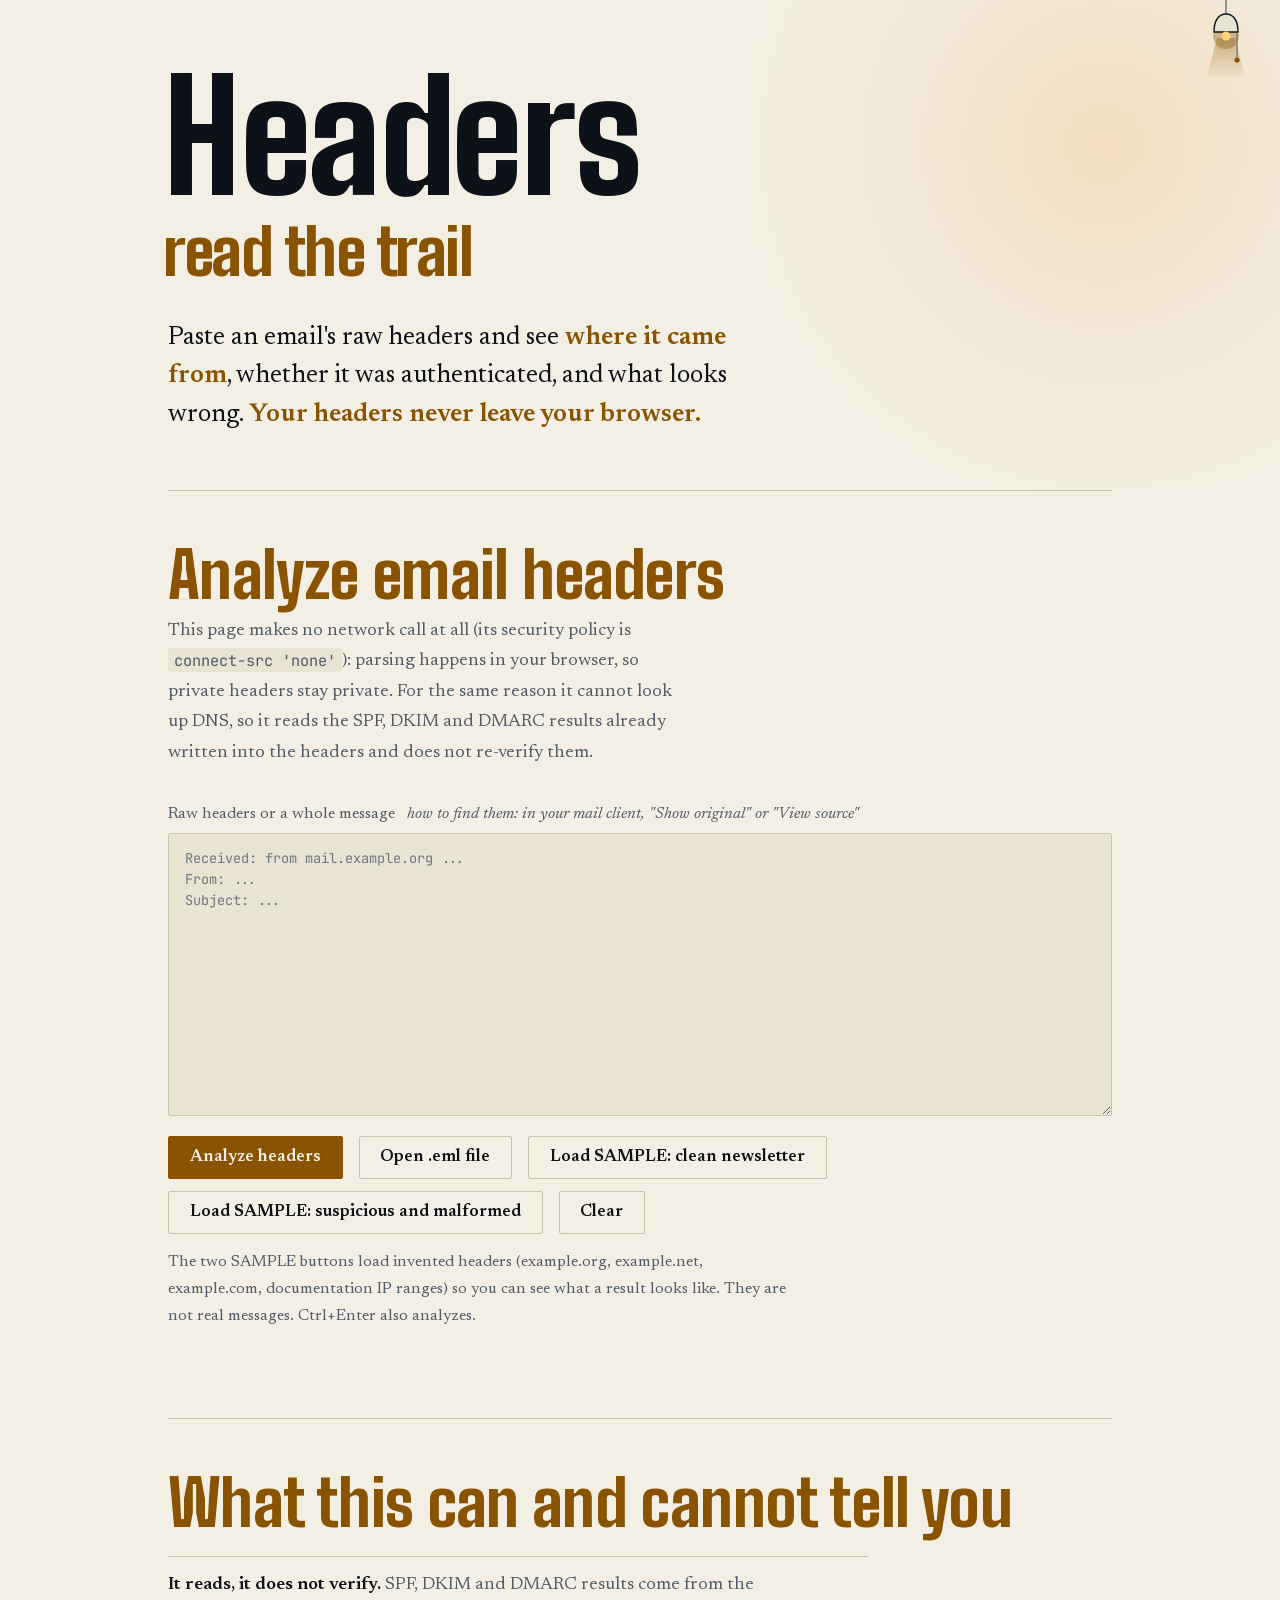
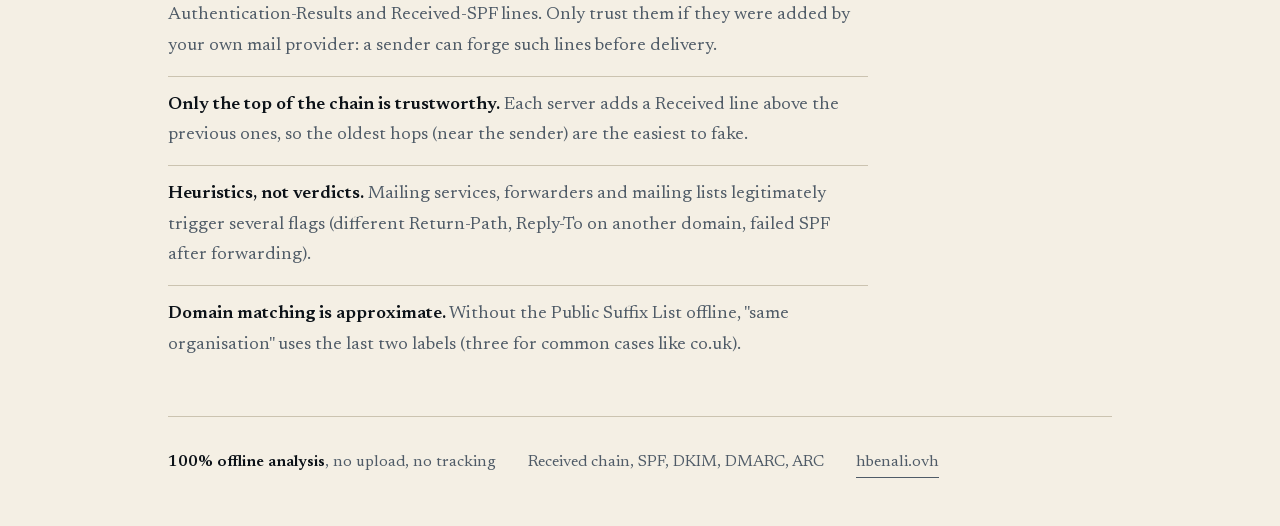
==== index.html @ 8f6631f3 "feat: email header analyzer, fully offline Single-page tool that parses pasted raw headers or an .em" ====
<!DOCTYPE html>
<html lang="en">
<head>
  <meta charset="UTF-8">
  <meta name="viewport" content="width=device-width, initial-scale=1.0">
  <title>Email Header Analyzer — Offline Email Header Inspector</title>
  <meta name="description" content="Free email header analyzer that runs entirely in your browser. Paste raw headers or an .eml file to see the Received chain with delays, SPF, DKIM, DMARC and ARC results, mismatched sender domains and red flags. Your headers never leave your browser.">
  <meta name="robots" content="index, follow">
  <link rel="canonical" href="https://headers.hbenali.ovh/">

  <!-- Security (static hosting: no custom HTTP headers, so CSP/referrer are set here; X-Frame-Options/X-Content-Type-Options need a real header and aren't achievable via meta).
       connect-src 'none': this page makes no network request at all. -->
  <meta http-equiv="Content-Security-Policy" content="default-src 'self'; script-src 'self'; style-src 'self'; font-src 'self'; img-src 'self' data:; connect-src 'none'; object-src 'none'; base-uri 'self'; form-action 'none'">
  <meta name="referrer" content="no-referrer">

  <!-- Open Graph -->
  <meta property="og:type" content="website">
  <meta property="og:title" content="Email Header Analyzer — Offline Email Header Inspector">
  <meta property="og:description" content="Paste email headers and see the delivery path, authentication results and red flags. Runs entirely in your browser: nothing is uploaded.">
  <meta property="og:url" content="https://headers.hbenali.ovh/">
  <meta property="og:site_name" content="Email Header Analyzer">
  <meta property="og:locale" content="en_US">
  <meta property="og:image" content="https://headers.hbenali.ovh/favicon.svg">
  <meta property="og:image:type" content="image/svg+xml">

  <!-- Twitter Card -->
  <meta name="twitter:card" content="summary">
  <meta name="twitter:title" content="Email Header Analyzer — Offline Email Header Inspector">
  <meta name="twitter:description" content="Paste email headers and see the delivery path, authentication results and red flags. Runs entirely in your browser: nothing is uploaded.">
  <meta name="twitter:image" content="https://headers.hbenali.ovh/favicon.svg">

  <!-- SVG Favicon -->
  <link rel="icon" type="image/svg+xml" href="/favicon.svg">
  <link rel="alternate icon" href="/favicon.ico">
  <link rel="apple-touch-icon" href="/apple-touch-icon.png">
  <meta name="color-scheme" content="dark light">
  <meta name="theme-color" content="#0c1218" media="(prefers-color-scheme: dark)">
  <meta name="theme-color" content="#f4efe4" media="(prefers-color-scheme: light)">
  <link rel="manifest" href="/manifest.json">
  <meta name="mobile-web-app-capable" content="yes">
  <meta name="apple-mobile-web-app-capable" content="yes">
  <meta name="apple-mobile-web-app-status-bar-style" content="black-translucent">
  <meta name="apple-mobile-web-app-title" content="Header Analyzer">

  <!-- Structured data -->
  <script type="application/ld+json">
  {
    "@context": "https://schema.org",
    "@graph": [
      {
        "@type": "WebSite",
        "url": "https://headers.hbenali.ovh/",
        "name": "Email Header Analyzer",
        "description": "Free, offline email header analyzer: Received chain, SPF, DKIM, DMARC, ARC and red flags."
      },
      {
        "@type": "WebApplication",
        "name": "Email Header Analyzer",
        "url": "https://headers.hbenali.ovh/",
        "applicationCategory": "SecurityApplication",
        "operatingSystem": "Any",
        "description": "Paste raw email headers or an .eml file and analyze the delivery path, delays, authentication results and spoofing red flags entirely in your browser.",
        "offers": {
          "@type": "Offer",
          "price": "0",
          "priceCurrency": "USD"
        }
      }
    ]
  }
  </script>

  <link rel="preload" href="/fonts/big-shoulders-latin-wght.woff2" as="font" type="font/woff2" crossorigin>
  <link rel="preload" href="/fonts/newsreader-latin-wght.woff2" as="font" type="font/woff2" crossorigin>
  <script src="/theme.js"></script>
  <link rel="stylesheet" href="/site.css">
</head>

<body>
<a class="skip" href="#headerInput">Skip to the tool</a>
<header class="hero">
  <div class="wrap">
    <h1 class="display">
      <span class="line"><span>Headers</span></span>
      <span class="line"><span>read the trail</span></span>
    </h1>
    <p class="lead">Paste an email's raw headers and see <strong>where it came from</strong>, whether it was authenticated, and what looks wrong. <strong>Your headers never leave your browser.</strong></p>
  </div>
</header>

<main>
  <section class="block wrap" aria-labelledby="toolTitle">
    <h2 class="block-title" id="toolTitle">Analyze email headers</h2>
    <p class="block-note">This page makes no network call at all (its security policy is <code>connect-src 'none'</code>): parsing happens in your browser, so private headers stay private. For the same reason it cannot look up DNS, so it reads the SPF, DKIM and DMARC results already written into the headers and does not re-verify them.</p>

    <div class="field">
      <label for="headerInput">
        <span>Raw headers or a whole message</span>
        <i>how to find them: in your mail client, "Show original" or "View source"</i>
      </label>
      <textarea id="headerInput" class="hdr-input" rows="12" placeholder="Received: from mail.example.org ...&#10;From: ...&#10;Subject: ..." spellcheck="false" autocomplete="off" autocapitalize="off" wrap="off"></textarea>
    </div>

    <div class="actions tool-actions">
      <button class="btn" id="analyzeBtn" type="button">Analyze headers</button>
      <label class="btn quiet filebtn" for="fileInput">Open .eml file<input type="file" class="sr-only" id="fileInput" accept=".eml,.txt,.msg,message/rfc822,text/plain"></label>
      <button class="btn quiet" id="sampleGoodBtn" type="button">Load SAMPLE: clean newsletter</button>
      <button class="btn quiet" id="sampleBadBtn" type="button">Load SAMPLE: suspicious and malformed</button>
      <button class="btn quiet" id="clearBtn" type="button">Clear</button>
    </div>
    <p class="hint-line">The two SAMPLE buttons load invented headers (example.org, example.net, example.com, documentation IP ranges) so you can see what a result looks like. They are not real messages. Ctrl+Enter also analyzes.</p>
    <p class="status" id="status" role="status" aria-live="polite"></p>

    <div class="result-area" id="results" aria-live="polite" hidden></div>
  </section>

  <section class="block wrap" aria-labelledby="limitsTitle">
    <h2 class="block-title" id="limitsTitle">What this can and cannot tell you</h2>
    <ul class="notes">
      <li><strong>It reads, it does not verify.</strong> SPF, DKIM and DMARC results come from the Authentication-Results and Received-SPF lines. Only trust them if they were added by your own mail provider: a sender can forge such lines before delivery.</li>
      <li><strong>Only the top of the chain is trustworthy.</strong> Each server adds a Received line above the previous ones, so the oldest hops (near the sender) are the easiest to fake.</li>
      <li><strong>Heuristics, not verdicts.</strong> Mailing services, forwarders and mailing lists legitimately trigger several flags (different Return-Path, Reply-To on another domain, failed SPF after forwarding).</li>
      <li><strong>Domain matching is approximate.</strong> Without the Public Suffix List offline, "same organisation" uses the last two labels (three for common cases like co.uk).</li>
    </ul>
  </section>
</main>

<div class="foot">
  <footer>
    <span><strong>100% offline analysis</strong>, no upload, no tracking</span>
    <span>Received chain, SPF, DKIM, DMARC, ARC</span>
    <a href="https://hbenali.ovh" target="_blank" rel="noopener noreferrer">hbenali.ovh</a>
  </footer>
</div>

<script src="/app.js" defer></script>
</body>
</html>
---- site.css ----
/* headers.hbenali.ovh: one stylesheet for every page. Dark editorial design system shared with hbenali.ovh.
   Fonts are self-hosted (see fonts/README.md). */

@font-face { font-family: 'Big Shoulders'; font-style: normal; font-weight: 600 900; font-display: swap; src: url('fonts/big-shoulders-latin-wght.woff2') format('woff2'); }
@font-face { font-family: 'Newsreader'; font-style: normal; font-weight: 200 800; font-display: swap; src: url('fonts/newsreader-latin-wght.woff2') format('woff2'); }
@font-face { font-family: 'Newsreader'; font-style: italic; font-weight: 200 800; font-display: swap; src: url('fonts/newsreader-italic-latin-wght.woff2') format('woff2'); }
@font-face { font-family: 'JetBrains Mono'; font-style: normal; font-weight: 100 800; font-display: swap; src: url('fonts/jetbrains-mono-latin-wght.woff2') format('woff2'); }

:root {
    --ink: #0c1218;
    --slate: #17212b;
    --line: #263341;
    --bone: #e7e1d3;
    --mist: #8e9aa6;
    --sodium: #e9a23b;
    --verdigris: #5db7a0;
    --fail: #e5776f;
    --glow: rgba(233, 162, 59, 0.2);
    --glow-soft: rgba(233, 162, 59, 0.06);

    --display: 'Big Shoulders', 'Arial Narrow', Impact, sans-serif;
    --serif: 'Newsreader', Georgia, serif;
    --mono: 'JetBrains Mono', ui-monospace, monospace;

    --gutter: clamp(1.5rem, 4vw, 2.5rem);
    color-scheme: dark;
}

/* Light: follows the system setting until the lamp (theme.js) is used. Dark above is the default and the identity.
   Contrast on --ink (page) / --slate (surface): text 16/14.7, muted 6.0/5.4, accent 5.5/4.9, ok 5.2/4.7, fail 5.7/5.1. */
@media (prefers-color-scheme: light) {
    :root:not([data-theme="dark"]) {
        --ink: #f4efe4;
        --slate: #e9e3d4;
        --line: #cbc3b0;
        --bone: #0c1218;
        --mist: #4f5b67;
        --sodium: #8a5300;
        --verdigris: #1b7058;
        --fail: #b3261e;
        --glow: rgba(233, 162, 59, 0.22);
        --glow-soft: rgba(233, 162, 59, 0.07);
        color-scheme: light;
    }
}
:root[data-theme="light"] {
    --ink: #f4efe4;
    --slate: #e9e3d4;
    --line: #cbc3b0;
    --bone: #0c1218;
    --mist: #4f5b67;
    --sodium: #8a5300;
    --verdigris: #1b7058;
    --fail: #b3261e;
    --glow: rgba(233, 162, 59, 0.22);
    --glow-soft: rgba(233, 162, 59, 0.07);
    color-scheme: light;
}

*, *::before, *::after { box-sizing: border-box; margin: 0; padding: 0; }

html { background: var(--ink); }

body {
    min-height: 100vh;
    background: var(--ink);
    color: var(--bone);
    font-family: var(--serif);
    font-size: 1.125rem;
    line-height: 1.7;
    font-optical-sizing: auto;
    -webkit-font-smoothing: antialiased;
    text-rendering: optimizeLegibility;
}

::selection { background: var(--sodium); color: var(--ink); }
:focus-visible { outline: 2px solid var(--sodium); outline-offset: 4px; border-radius: 2px; }

a { color: inherit; }
ul { list-style: none; }
strong { font-weight: 600; }
code { font-family: var(--mono); font-size: 0.85em; background: var(--slate); padding: 0.1em 0.4em; border-radius: 2px; overflow-wrap: anywhere; }
[hidden] { display: none !important; }

.sr-only { position: absolute; width: 1px; height: 1px; overflow: hidden; clip-path: inset(50%); white-space: nowrap; }
.skip { position: fixed; top: 0.75rem; left: 0.75rem; z-index: 60; background: var(--sodium); color: var(--ink); padding: 0.5rem 1rem; transform: translateY(-300%); }
.skip:focus { transform: none; }

/* Underline that draws in on hover and focus. */
.link, footer a, .note a {
    text-decoration: none;
    background-image: linear-gradient(currentColor, currentColor);
    background-repeat: no-repeat;
    background-size: 100% 1px;
    background-position: 0 100%;
    padding-bottom: 2px;
    transition: background-size 0.35s cubic-bezier(0.22, 1, 0.36, 1), color 0.2s;
}
.link:hover, .link:focus-visible, footer a:hover, footer a:focus-visible, .note a:hover, .note a:focus-visible { color: var(--sodium); background-size: 100% 2px; }

.display { font-family: var(--display); font-weight: 800; line-height: 0.86; letter-spacing: -0.01em; }

.wrap { max-width: 64rem; margin: 0 auto; padding-inline: var(--gutter); }

/* Hero */
.hero { position: relative; isolation: isolate; overflow: hidden; padding-block: 4.5rem 3.5rem; }
.hero::before {
    content: ''; position: absolute; z-index: -1; top: -14rem; right: -12rem;
    width: min(46rem, 140vw); aspect-ratio: 1; border-radius: 50%;
    background: radial-gradient(closest-side, var(--glow), var(--glow-soft) 55%, transparent);
    pointer-events: none;
}
.hero h1 { font-size: clamp(4rem, 17vw, 9.5rem); margin-left: -0.03em; }
.hero h1 .line { display: block; overflow: hidden; padding-bottom: 0.05em; }
.hero h1 .line > span { display: block; animation: rise 1.1s cubic-bezier(0.16, 1, 0.3, 1) both; }
.hero h1 .line:nth-child(2) { color: var(--sodium); font-size: 0.42em; line-height: 1; margin-top: 0.15em; }
.hero h1 .line:nth-child(2) > span { animation-delay: 0.13s; }
.hero .lead { margin-top: 2rem; max-width: 40ch; font-size: clamp(1.25rem, 2.4vw, 1.6rem); line-height: 1.5; animation: fade 0.9s 0.5s both; }
.hero .lead strong { color: var(--sodium); font-weight: 600; }

@keyframes rise { from { transform: translateY(108%); } }
@keyframes fade { from { opacity: 0; transform: translateY(12px); } }

/* Sections */
.block { position: relative; padding-block: 3.5rem; }
.block::before { content: ''; position: absolute; top: 0; left: var(--gutter); right: var(--gutter); height: 1px; background: var(--line); }
.block-title { font-family: var(--display); font-weight: 800; font-size: clamp(2.6rem, 7vw, 4rem); line-height: 0.9; letter-spacing: -0.01em; color: var(--sodium); }
.block-note { margin-top: 0.75rem; max-width: 52ch; color: var(--mist); }

/* Fields */
.field { margin-top: 2rem; }
.field label, .gen-label { display: block; color: var(--mist); font-size: 1rem; margin-bottom: 0.3rem; }
.field label i { font-style: italic; margin-left: 0.5rem; }
.field-row { display: flex; align-items: stretch; gap: 1rem; border-bottom: 1px solid var(--mist); transition: border-color 0.2s; }
.field-row:focus-within { border-color: var(--sodium); }
input[type="text"], input[type="number"], select {
    background: none; border: 0; color: var(--bone); border-radius: 0;
    font: 500 1.05rem/1.3 var(--mono); padding: 0.75rem 0; outline: 0; min-width: 0;
}
.field-row input { flex: 1; }
input::placeholder { color: var(--mist); opacity: 0.8; }
select { cursor: pointer; width: 100%; appearance: none; -webkit-appearance: none; }
select option { background: var(--slate); color: var(--bone); }

.btn {
    display: inline-flex; align-items: center; justify-content: center; gap: 0.6rem;
    background: var(--sodium); color: var(--ink); border: 1px solid var(--sodium); padding: 0.55rem 1.3rem;
    font: 600 1.05rem/1.4 var(--serif); border-radius: 2px; cursor: pointer;
    transition: background-color 0.2s, color 0.2s, transform 0.2s;
}
.btn:hover, .btn:focus-visible { background: var(--bone); border-color: var(--bone); transform: translateY(-2px); }
.btn:disabled { opacity: 0.7; cursor: progress; transform: none; }
.btn.quiet { background: none; color: var(--bone); border-color: var(--line); }
.btn.quiet:hover, .btn.quiet:focus-visible { border-color: var(--sodium); color: var(--sodium); background: none; }
.field-row .btn { align-self: center; margin-bottom: 0.4rem; }

.loader { width: 0.9rem; height: 0.9rem; border: 2px solid var(--ink); border-top-color: transparent; border-radius: 50%; animation: spin 0.8s linear infinite; }
@keyframes spin { to { transform: rotate(360deg); } }

/* Result states */
.result-area { margin-top: 2.5rem; }
.state { border-top: 1px solid var(--line); padding-top: 1.5rem; }
.state-title { font-family: var(--display); font-weight: 800; font-size: 1.9rem; line-height: 1.05; }
.state p { margin-top: 0.5rem; max-width: 60ch; color: var(--mist); }
.state p strong { color: var(--bone); }
.state.empty { color: var(--mist); }
.state.warn { border-top-color: var(--sodium); }
.state.warn .state-title { color: var(--sodium); }
.state.ok { border-top-color: var(--verdigris); }
.state.ok .state-title { color: var(--verdigris); }
.state.fail { border-top-color: var(--fail); }
.state.fail .state-title { color: var(--fail); }
.state.fail p { color: var(--bone); }
.badge-domain { font: 500 1rem var(--mono); color: var(--bone); overflow-wrap: anywhere; display: block; margin-top: 0.5rem; }

.record-list { margin-top: 1.25rem; }
.record-item { display: flex; flex-wrap: wrap; align-items: baseline; gap: 0.3rem 1.25rem; border-top: 1px solid var(--line); padding: 0.9rem 0; font: 0.95rem/1.5 var(--mono); }
.record-item:last-child { border-bottom: 1px solid var(--line); }
.flag-tag { color: var(--sodium); }
.flag-tag .k { font-family: var(--serif); color: var(--mist); font-size: 1rem; margin-right: 0.4rem; }
.record-value { overflow-wrap: anywhere; min-width: 0; }
.count { margin-top: 0.75rem; color: var(--mist); font-size: 1rem; }

/* Generator */
.gen-grid { margin-top: 2rem; display: grid; gap: 1.75rem; }
.gen-row { border-bottom: 1px solid var(--mist); transition: border-color 0.2s; position: relative; }
.gen-row:focus-within { border-color: var(--sodium); }
.gen-row .hint { color: var(--mist); font-size: 1rem; display: block; padding-bottom: 0.5rem; }
.gen-row.v { border-bottom: 0; }
.value-input-wrapper { position: relative; border-bottom: 1px solid var(--mist); transition: border-color 0.2s; }
.value-input-wrapper:focus-within { border-color: var(--sodium); }
.value-input-wrapper input { width: 100%; }

.suggestions-dropdown {
    display: none; position: absolute; z-index: 20; left: 0; right: 0; top: 100%;
    max-height: 14rem; overflow-y: auto; background: var(--slate); border: 1px solid var(--line); border-radius: 2px;
    font: 0.95rem/1.4 var(--mono);
}
.suggestions-dropdown div { padding: 0.55rem 0.9rem; cursor: pointer; border-bottom: 1px solid var(--line); overflow-wrap: anywhere; }
.suggestions-dropdown div:last-child { border-bottom: 0; }
.suggestions-dropdown div:hover, .suggestions-dropdown div.active { background: var(--ink); color: var(--sodium); }

.field-error { display: none; color: var(--fail); font-size: 1rem; }
.field-error.visible { display: block; }
#loadExistingHint.visible { color: var(--sodium); }

.preview { font: 0.95rem/1.6 var(--mono); background: var(--slate); border: 1px solid var(--line); border-radius: 2px; padding: 1rem 1.25rem; overflow-wrap: anywhere; }
.preview-label { color: var(--mist); font-size: 1rem; margin-bottom: 0.3rem; }

.actions { display: flex; flex-wrap: wrap; gap: 0.75rem 1rem; }
.pub-head { display: flex; align-items: baseline; gap: 0.75rem; flex-wrap: wrap; }
.pub-head h3 { font-family: var(--display); font-weight: 800; font-size: 1.9rem; line-height: 1.05; color: var(--sodium); }
.pub-head span { color: var(--mist); }
.gen-list { margin-top: 0.75rem; }
.gen-list li { display: flex; align-items: center; gap: 1rem; border-top: 1px solid var(--line); padding: 0.4rem 0; font: 0.95rem/1.5 var(--mono); }
.gen-list li:last-child { border-bottom: 1px solid var(--line); }
.gen-list li.none { font: inherit; font-family: var(--serif); font-size: 1.05rem; color: var(--mist); padding: 0.9rem 0; }
.gen-list li span { flex: 1; overflow-wrap: anywhere; min-width: 0; }
.remove-record { background: none; border: 1px solid transparent; color: var(--fail); font: 1.4rem/1 var(--serif); cursor: pointer; padding: 0.35rem 0.7rem; border-radius: 2px; }
.remove-record:hover { border-color: var(--fail); }
.bind-output { display: none; margin-top: 1rem; white-space: pre-wrap; overflow-wrap: anywhere; }

/* Footer */
footer { color: var(--mist); font-size: 1rem; }
.foot { max-width: 64rem; margin: 0 auto; padding: 0 var(--gutter) 3rem; }
.foot > footer { border-top: 1px solid var(--line); padding-top: 2rem; display: flex; flex-wrap: wrap; gap: 0.5rem 2rem; }
.foot strong { color: var(--bone); }

/* 404 */
.nf { min-height: 100vh; display: flex; flex-direction: column; justify-content: center; padding-block: 4rem; position: relative; isolation: isolate; overflow: hidden; }
.nf::before {
    content: ''; position: absolute; z-index: -1; top: -12rem; right: -10rem; width: min(40rem, 140vw); aspect-ratio: 1; border-radius: 50%;
    background: radial-gradient(closest-side, var(--glow), var(--glow-soft) 55%, transparent);
}
.nf-code { font-size: clamp(9rem, 34vw, 22rem); color: var(--sodium); }
.nf h1 { font-size: clamp(2.8rem, 7vw, 5rem); margin-top: 0.5rem; }
.nf .nf-lead { margin-top: 1rem; max-width: 40ch; color: var(--mist); font-size: 1.3rem; }
.nf-links { margin-top: 2rem; display: flex; flex-wrap: wrap; gap: 0.75rem 2rem; font-size: 1.25rem; }
.nf-search { margin-top: 3rem; max-width: 30rem; }

@media (prefers-reduced-motion: reduce) {
    *, *::before, *::after { animation-duration: 0.01ms !important; animation-delay: 0s !important; transition-duration: 0.01ms !important; }
}

/* ---- Theme lamp: pull-cord switch (see theme.js). Lamp on = light theme. ---- */
.theme-lamp {
    position: absolute; /* scrolls away with the page; fixed on pages with a fixed bar, see below */
    top: 0;
    inset-inline-end: clamp(0.75rem, 3vw, 2rem);
    z-index: 1000;
    display: block;
    width: 2.75rem;
    height: 5.25rem;
    padding: 0;
    border: 0;
    background: none;
    cursor: pointer;
    -webkit-tap-highlight-color: transparent;
}
/* Pages with a fixed top bar or fixed top-right controls: the lamp stays visible and the bar
   reserves room for it (lamp offset + lamp width + gap), so it never covers a link. */
html:has(.bar-inner) .theme-lamp,
html:has(.controls) .theme-lamp { position: fixed; }
.bar-inner { padding-inline-end: calc(clamp(0.75rem, 3vw, 2rem) + 2.75rem + 0.75rem); }
.controls { right: calc(clamp(0.75rem, 3vw, 2rem) + 2.75rem + 0.75rem); }
.theme-lamp svg { display: block; width: 100%; height: 100%; overflow: visible; pointer-events: none; }
.lamp-wire { stroke: var(--mist); stroke-width: 1.2; }
.lamp-shade { fill: var(--slate); stroke: var(--bone); stroke-width: 1.4; stroke-linejoin: round; }
.lamp-bulb { fill: var(--line); transition: fill 0.4s; }
.lamp-halo { fill: var(--sodium); opacity: 0; transition: opacity 0.5s; }
.lamp-cone { fill: url(#lamp-cone); opacity: 0; transition: opacity 0.5s; }
.lamp-stop-a { stop-color: var(--sodium); stop-opacity: 0.38; }
.lamp-stop-b { stop-color: var(--sodium); stop-opacity: 0; }
.lamp-cord { stroke: var(--mist); stroke-width: 1; }
.lamp-bead { fill: var(--sodium); }
.theme-lamp[data-on="true"] .lamp-bulb { fill: #ffd27a; }
.theme-lamp[data-on="true"] .lamp-halo { opacity: 0.35; }
.theme-lamp[data-on="true"] .lamp-cone { opacity: 1; }
.lamp-swing { transform-box: view-box; transform-origin: 22px 0; animation: lamp-swing 0.9s ease-out; }
.lamp-pull { animation: lamp-pull 0.45s cubic-bezier(0.3, 1.6, 0.5, 1); }
@keyframes lamp-swing { 20% { transform: rotate(-5deg); } 45% { transform: rotate(3.5deg); } 70% { transform: rotate(-1.5deg); } }
@keyframes lamp-pull { 35% { transform: translateY(10px); } }

/* The theme switch is a plain cross-fade of the whole page. */
html.theme-vt::view-transition-old(root) { animation: 0.45s ease both lamp-fade-out; }
html.theme-vt::view-transition-new(root) { animation: 0.45s ease both lamp-fade-in; }
@keyframes lamp-fade-out { to { opacity: 0; } }
@keyframes lamp-fade-in { from { opacity: 0; } }

@media (prefers-reduced-motion: reduce) {
    .lamp-swing, .lamp-pull { animation: none; }
    .lamp-bulb, .lamp-halo, .lamp-cone { transition: none; }
}

/* ---- Email Header Analyzer ---- */
.hdr-input {
    display: block; width: 100%; min-height: 14rem; resize: vertical; background: var(--slate); color: var(--bone);
    border: 1px solid var(--line); border-radius: 2px; padding: 0.9rem 1rem; font: 0.85rem/1.55 var(--mono); outline: 0;
    white-space: pre; overflow: auto; tab-size: 4;
}
.hdr-input:focus { border-color: var(--sodium); }
.hdr-input::placeholder { color: var(--mist); opacity: 0.8; }
.tool-actions { margin-top: 1.25rem; }
.filebtn { cursor: pointer; }
.filebtn:focus-within { border-color: var(--sodium); color: var(--sodium); outline: 2px solid var(--sodium); outline-offset: 4px; }
.hint-line { margin-top: 0.9rem; color: var(--mist); font-size: 1rem; max-width: 70ch; }
.status { margin-top: 0.5rem; min-height: 1.5rem; color: var(--bone); font-size: 1rem; }
.notes { margin-top: 1.5rem; display: grid; gap: 0.9rem; max-width: 70ch; }
.notes li { border-top: 1px solid var(--line); padding-top: 0.8rem; color: var(--mist); }
.notes li strong { color: var(--bone); }
.block-note code { overflow-wrap: anywhere; }

.sample-banner { border: 2px dashed var(--sodium); color: var(--bone); padding: 0.9rem 1.1rem; margin-bottom: 1.5rem; background: var(--glow-soft); }
.sample-banner strong { color: var(--sodium); text-transform: uppercase; letter-spacing: 0.03em; }
.tally { font-size: 1rem; }
.verdicts { display: flex; flex-wrap: wrap; gap: 0.6rem 1.75rem; margin-top: 1rem; }
.verdict { display: flex; align-items: baseline; gap: 0.6rem; }
.vname { font: 600 0.85rem/1.6 var(--mono); letter-spacing: 0.05em; }

.res-sec { margin-top: 3rem; }
.sub-title { font-family: var(--display); font-weight: 800; font-size: clamp(1.7rem, 4.5vw, 2.3rem); line-height: 1.05; color: var(--sodium); }
.mini-title { margin-top: 1.5rem; font: 600 0.9rem/1.4 var(--mono); color: var(--bone); overflow-wrap: anywhere; }
.sec-note { margin-top: 0.6rem; color: var(--mist); font-size: 1rem; max-width: 72ch; }
.res-sec .checks .chk { min-width: 3.4rem; }
.res-sec .checks li span:last-child { min-width: 0; overflow-wrap: anywhere; }

.kv { margin-top: 1rem; display: grid; grid-template-columns: minmax(8rem, 12rem) minmax(0, 1fr); border-top: 1px solid var(--line); }
.kv dt, .kv dd { border-bottom: 1px solid var(--line); padding: 0.5rem 0; }
.kv dt { color: var(--mist); font-size: 1rem; padding-right: 1rem; }
.kv dd { font: 0.9rem/1.6 var(--mono); overflow-wrap: anywhere; }
.dkim-card { margin-top: 1rem; }

.tablewrap { margin-top: 0.9rem; overflow-x: auto; border: 1px solid var(--line); border-radius: 2px; }
.tablewrap:focus-visible { outline-offset: 2px; }
.tbl { border-collapse: collapse; width: 100%; min-width: 26rem; font: 0.85rem/1.5 var(--mono); }
.tbl th { text-align: left; font: 600 0.75rem/1.4 var(--mono); letter-spacing: 0.05em; text-transform: uppercase; color: var(--mist); background: var(--slate); padding: 0.6rem 0.8rem; white-space: nowrap; }
.tbl td { padding: 0.6rem 0.8rem; border-top: 1px solid var(--line); vertical-align: top; overflow-wrap: anywhere; }
.tbl.hops { min-width: 44rem; }
.tbl td .dim, .tbl td.dim { color: var(--mist); }
.mono-b { color: var(--bone); }
.tls { color: var(--verdigris); font-weight: 600; }
.ok-t { color: var(--verdigris); }
.bad-t { color: var(--fail); }
.warn-t { color: var(--sodium); }

.rawbox { margin-top: 0.9rem; }
.rawbox summary { cursor: pointer; color: var(--bone); }
.raw { margin-top: 0.75rem; background: var(--slate); border: 1px solid var(--line); border-radius: 2px; padding: 1rem; font: 0.8rem/1.55 var(--mono); white-space: pre-wrap; overflow-wrap: anywhere; max-height: 28rem; overflow: auto; }
.sibs { margin-top: 1rem; display: grid; gap: 0.5rem; }

@media (max-width: 30rem) {
    .kv { grid-template-columns: minmax(0, 1fr); }
    .kv dt { border-bottom: 0; padding-bottom: 0; }
    .tool-actions .btn { flex: 1 1 100%; }
}

/* Findings list */
.checks { margin-top: 1.5rem; }
.checks li { display: flex; gap: 0.9rem; align-items: baseline; border-top: 1px solid var(--line); padding: 0.55rem 0; }
.checks li:last-child { border-bottom: 1px solid var(--line); }
.chk { flex: none; min-width: 3.2rem; font: 600 0.75rem/1.6 var(--mono); letter-spacing: 0.05em; text-transform: uppercase; }
.chk.pass { color: var(--verdigris); }
.chk.warn { color: var(--sodium); }
.chk.fail { color: var(--fail); }
.chk.info { color: var(--mist); }
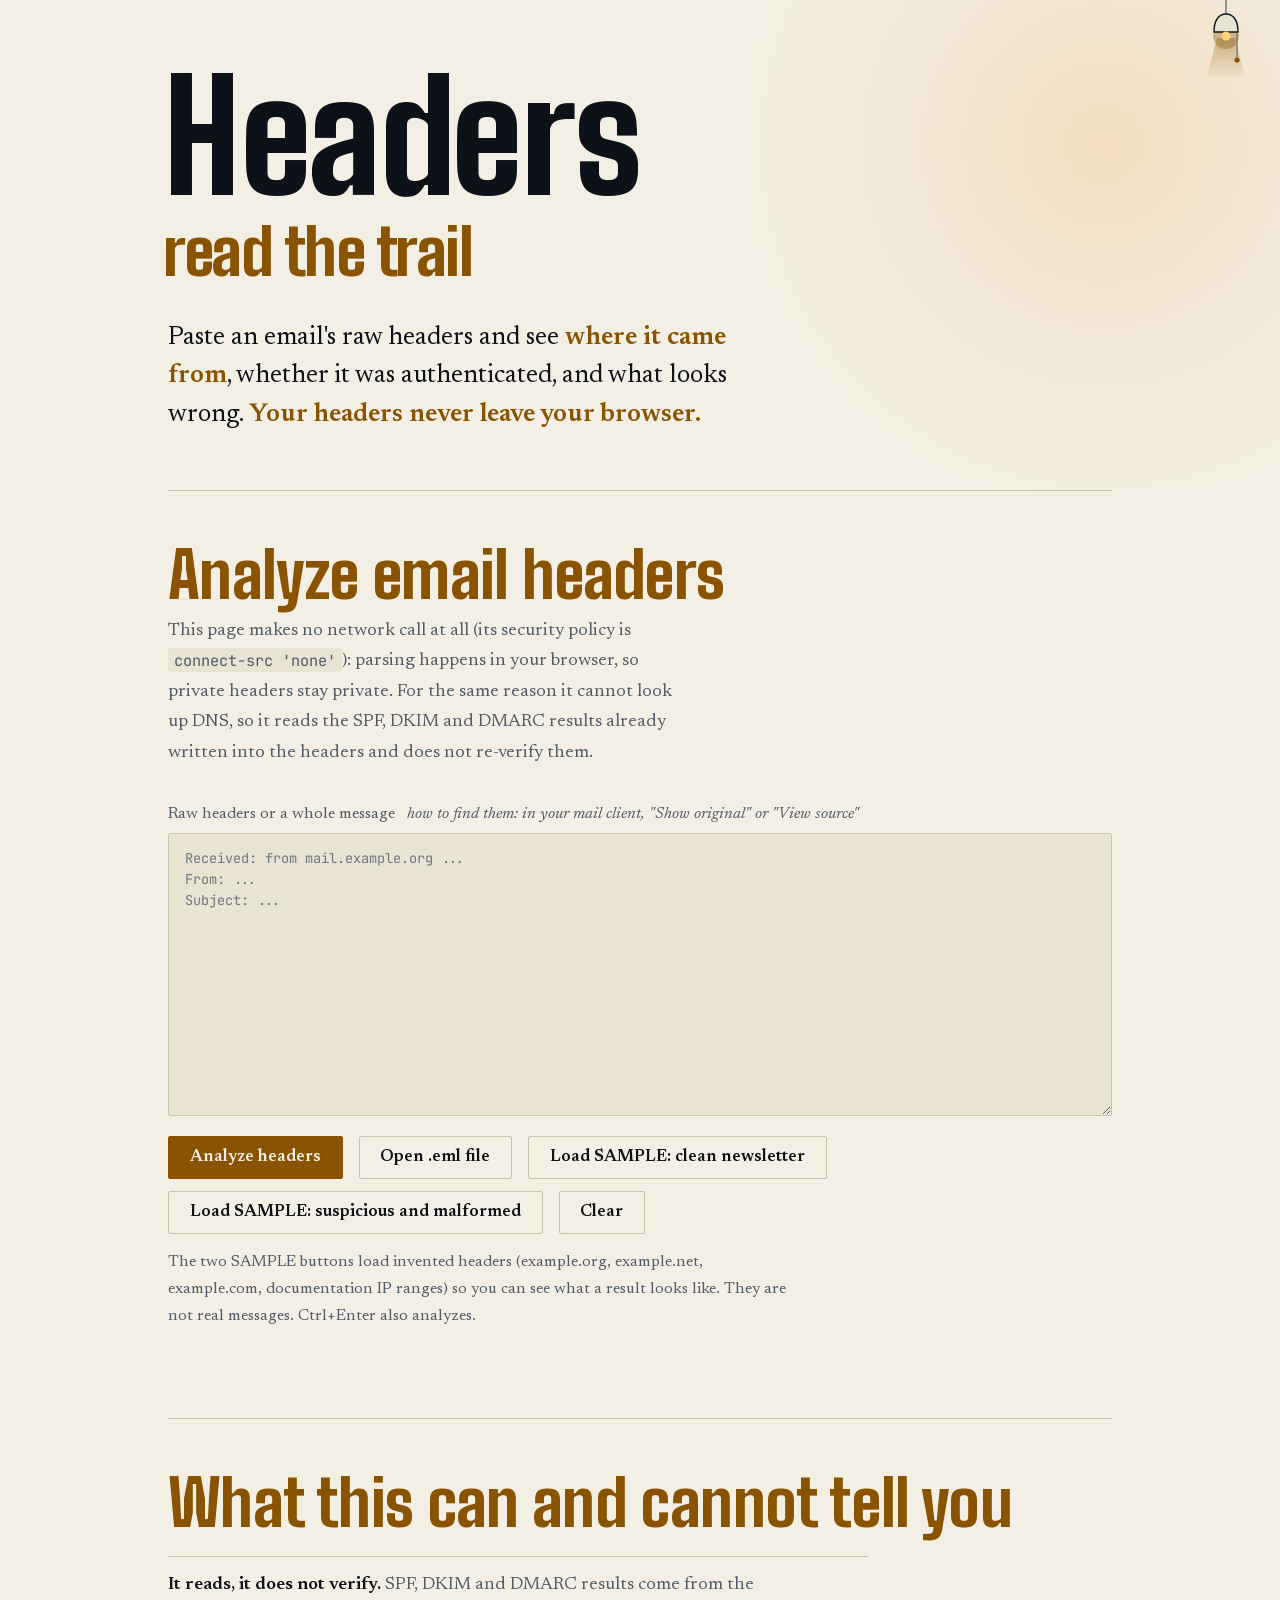
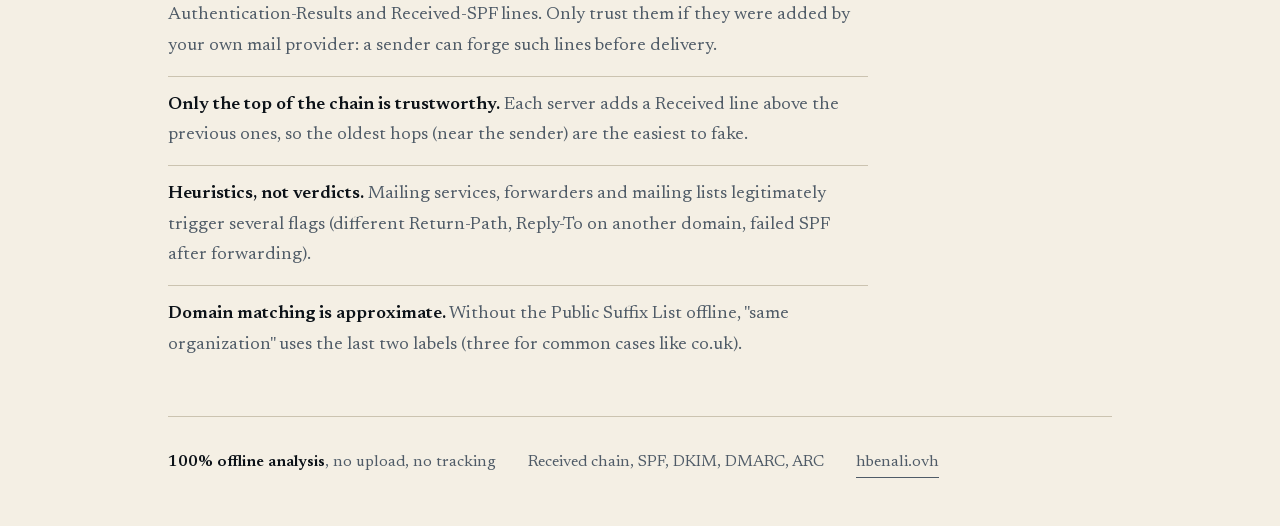
==== commit c2f644cf: "docs: use American spelling in the page text The suite uses American spelling (Analyzer, behavior). " ====
--- a/index.html
+++ b/index.html
@@ -120,7 +120,7 @@
       <li><strong>It reads, it does not verify.</strong> SPF, DKIM and DMARC results come from the Authentication-Results and Received-SPF lines. Only trust them if they were added by your own mail provider: a sender can forge such lines before delivery.</li>
       <li><strong>Only the top of the chain is trustworthy.</strong> Each server adds a Received line above the previous ones, so the oldest hops (near the sender) are the easiest to fake.</li>
       <li><strong>Heuristics, not verdicts.</strong> Mailing services, forwarders and mailing lists legitimately trigger several flags (different Return-Path, Reply-To on another domain, failed SPF after forwarding).</li>
-      <li><strong>Domain matching is approximate.</strong> Without the Public Suffix List offline, "same organisation" uses the last two labels (three for common cases like co.uk).</li>
+      <li><strong>Domain matching is approximate.</strong> Without the Public Suffix List offline, "same organization" uses the last two labels (three for common cases like co.uk).</li>
     </ul>
   </section>
 </main>
